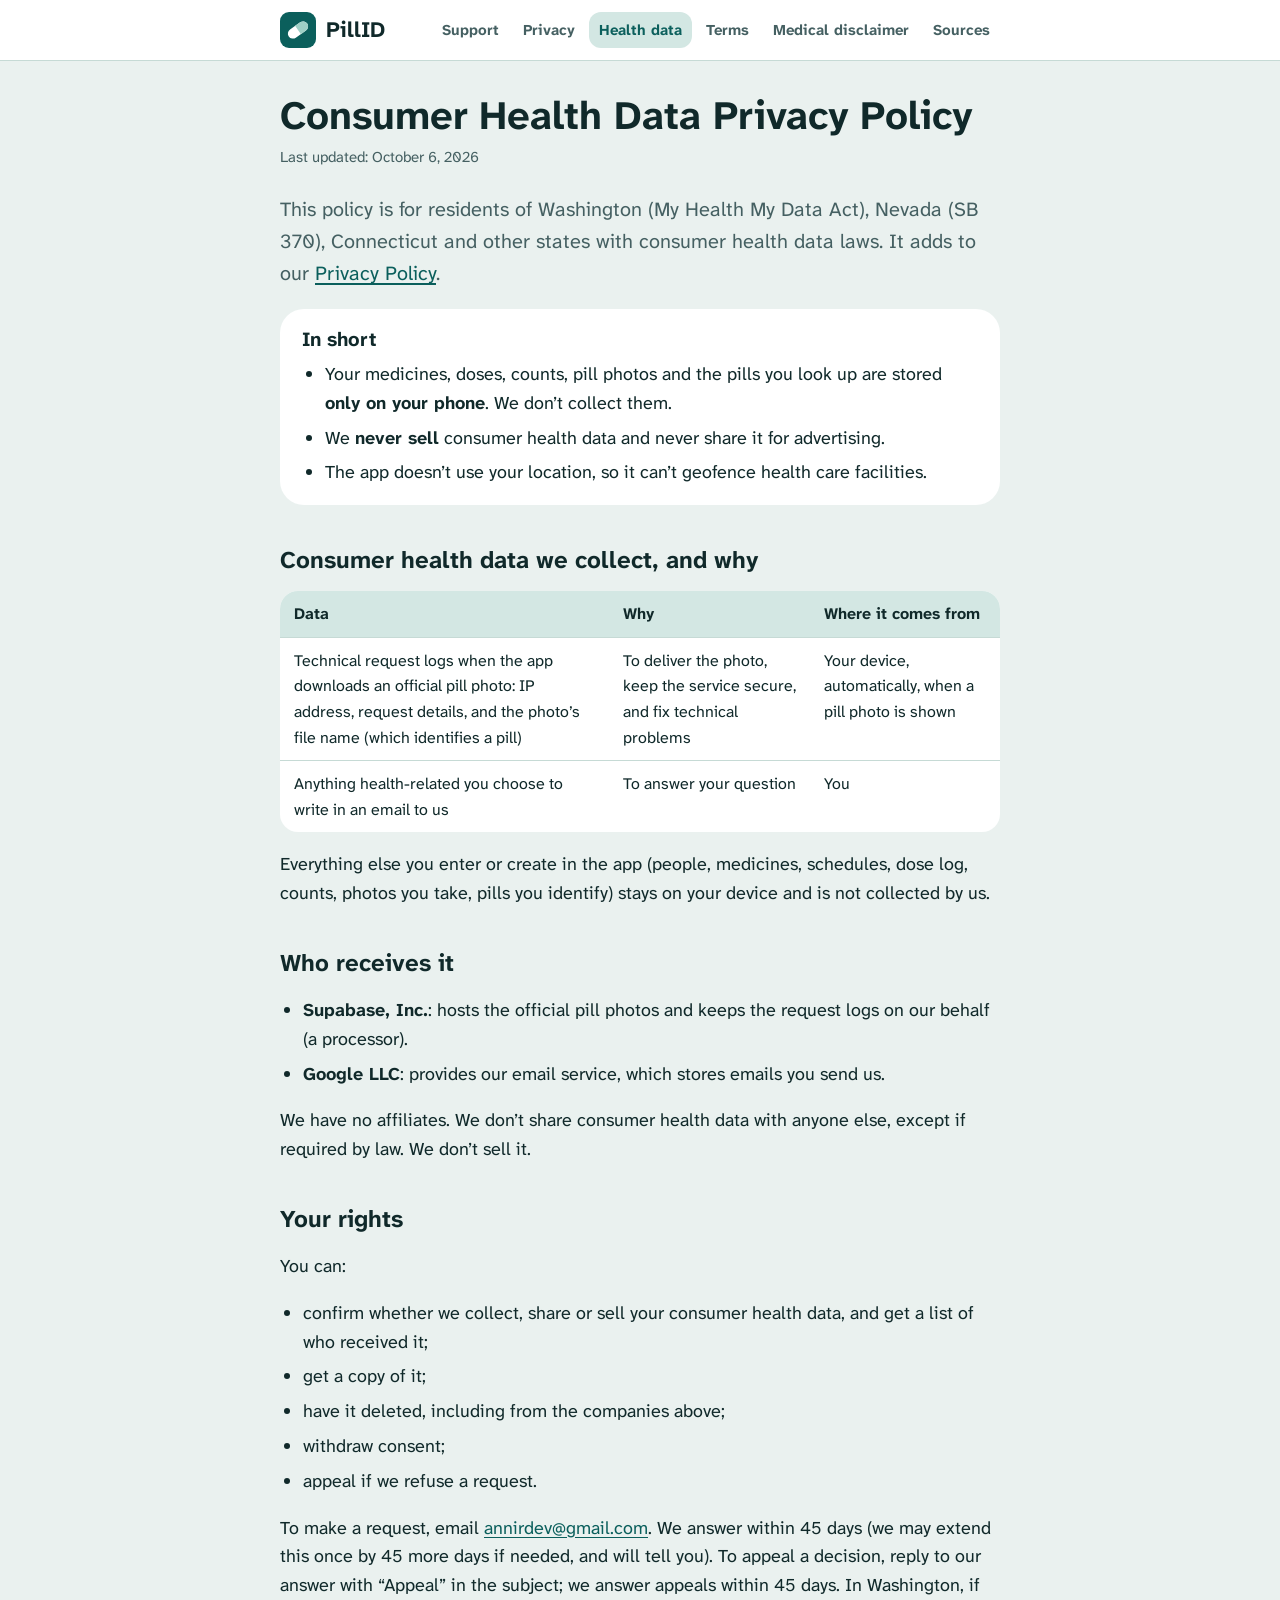
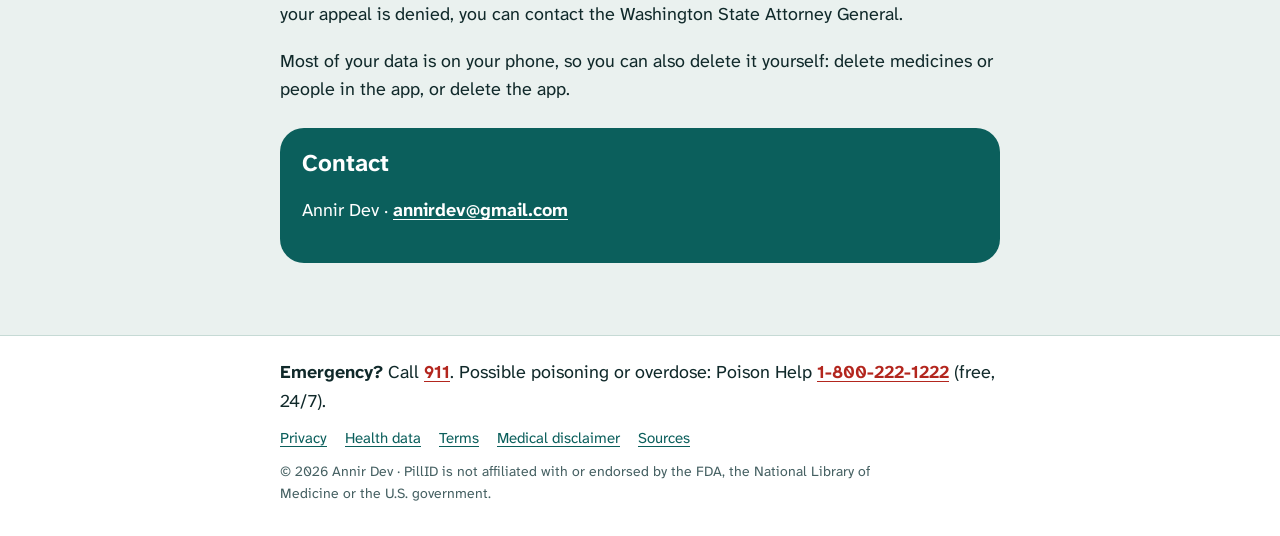
==== health-data.html @ 59fdff57 "Support and legal pages for PillID Co-Authored-By: Claude Opus 5.5 <noreply@anthropic.com>" ====
<!doctype html>
<html lang="en">
<head>
<meta charset="utf-8">
<meta name="viewport" content="width=device-width, initial-scale=1, viewport-fit=cover">
<title>Consumer Health Data Privacy Policy · PillID</title>
<meta name="description" content="What consumer health data PillID handles under Washington, Nevada and Connecticut law: almost none leaves your phone.">
<link rel="stylesheet" href="assets/styles.css">
<link rel="icon" href="assets/icon.svg" type="image/svg+xml">
</head>
<body>
<a class="skip" href="#main">Skip to content</a>
<header class="top">
  <div class="wrap top-row">
    <a class="brand" href="index.html" aria-label="PillID home">
      <img src="assets/icon.svg" alt="" width="36" height="36">
      <span>PillID</span>
    </a>
    <nav aria-label="Pages">
      <a href="index.html">Support</a>
      <a href="privacy.html">Privacy</a>
      <a href="health-data.html" aria-current="page">Health data</a>
      <a href="terms.html">Terms</a>
      <a href="medical-disclaimer.html">Medical disclaimer</a>
      <a href="sources.html">Sources</a>
    </nav>
  </div>
</header>
<main id="main" class="wrap">
<h1>Consumer Health Data Privacy Policy</h1>
<p class="updated">Last updated: October 6, 2026</p>
<p class="lede">This policy is for residents of Washington (My Health My Data Act), Nevada (SB 370), Connecticut and
  other states with consumer health data laws. It adds to our <a href="privacy.html">Privacy Policy</a>.</p>

<div class="summary">
  <h2>In short</h2>
  <ul>
    <li>Your medicines, doses, counts, pill photos and the pills you look up are stored <strong>only on your phone</strong>. We don’t collect them.</li>
    <li>We <strong>never sell</strong> consumer health data and never share it for advertising.</li>
    <li>The app doesn’t use your location, so it can’t geofence health care facilities.</li>
  </ul>
</div>

<h2>Consumer health data we collect, and why</h2>
<div class="table-wrap">
  <table>
    <thead><tr><th>Data</th><th>Why</th><th>Where it comes from</th></tr></thead>
    <tbody>
      <tr>
        <td>Technical request logs when the app downloads an official pill photo: IP address, request details, and the photo’s file name (which identifies a pill)</td>
        <td>To deliver the photo, keep the service secure, and fix technical problems</td>
        <td>Your device, automatically, when a pill photo is shown</td>
      </tr>
      <tr>
        <td>Anything health-related you choose to write in an email to us</td>
        <td>To answer your question</td>
        <td>You</td>
      </tr>
    </tbody>
  </table>
</div>
<p>Everything else you enter or create in the app (people, medicines, schedules, dose log, counts, photos you take,
  pills you identify) stays on your device and is not collected by us.</p>

<h2>Who receives it</h2>
<ul>
  <li><strong>Supabase, Inc.</strong>: hosts the official pill photos and keeps the request logs on our behalf (a processor).</li>
  <li><strong>Google LLC</strong>: provides our email service, which stores emails you send us.</li>
</ul>
<p>We have no affiliates. We don’t share consumer health data with anyone else, except if required by law.
  We don’t sell it.</p>

<h2>Your rights</h2>
<p>You can:</p>
<ul>
  <li>confirm whether we collect, share or sell your consumer health data, and get a list of who received it;</li>
  <li>get a copy of it;</li>
  <li>have it deleted, including from the companies above;</li>
  <li>withdraw consent;</li>
  <li>appeal if we refuse a request.</li>
</ul>
<p>To make a request, email <a href="mailto:annirdev@gmail.com">annirdev@gmail.com</a>. We answer within 45 days (we may extend
  this once by 45 more days if needed, and will tell you). To appeal a decision, reply to our answer with “Appeal”
  in the subject; we answer appeals within 45 days. In Washington, if your appeal is denied, you can contact the
  Washington State Attorney General.</p>
<p>Most of your data is on your phone, so you can also delete it yourself: delete medicines or people in the app,
  or delete the app.</p>

<div class="contact">
  <h2>Contact</h2>
  <p>Annir Dev · <a href="mailto:annirdev@gmail.com">annirdev@gmail.com</a></p>
</div>
</main>
<footer class="foot">
  <div class="wrap foot-row">
    <p class="emergency"><strong>Emergency?</strong> Call <a href="tel:911">911</a>.
      Possible poisoning or overdose: Poison Help <a href="tel:18002221222">1-800-222-1222</a> (free, 24/7).</p>
    <nav aria-label="Legal">
      <a href="privacy.html">Privacy</a>
      <a href="health-data.html" aria-current="page">Health data</a>
      <a href="terms.html">Terms</a>
      <a href="medical-disclaimer.html">Medical disclaimer</a>
      <a href="sources.html">Sources</a>
    </nav>
    <p class="small">© 2026 Annir Dev · PillID is not affiliated with or endorsed by the FDA,
      the National Library of Medicine or the U.S. government.</p>
  </div>
</footer>
</body>
</html>
---- assets/styles.css ----
/* Sea Glass, like the app: calm teal on pale green-grey, Atkinson Hyperlegible Next.
   One reading column; legal text at a comfortable ~68 characters. */
@font-face {
  font-family: "Atkinson Hyperlegible Next";
  src: url("fonts/AtkinsonHyperlegibleNext_400Regular.ttf") format("truetype");
  font-weight: 400;
  font-display: swap;
}
@font-face {
  font-family: "Atkinson Hyperlegible Next";
  src: url("fonts/AtkinsonHyperlegibleNext_700Bold.ttf") format("truetype");
  font-weight: 700;
  font-display: swap;
}

:root {
  --bg: #eaf1ef;
  --surface: #ffffff;
  --tint: #d3e7e3;
  --line: #c6dad5;
  --ink: #10292a;
  --muted: #456062;
  --accent: #0b5f5c;
  --accent-ink: #ffffff;
  --warn-bg: #f7ead2;
  --warn: #7a4f0e;
  --danger: #b3261e;
  --font: "Atkinson Hyperlegible Next", -apple-system, "Segoe UI", Verdana, sans-serif;
  color-scheme: light;
}
@media (prefers-color-scheme: dark) {
  :root {
    --bg: #0d1817;
    --surface: #162523;
    --tint: #1c302d;
    --line: #29403c;
    --ink: #e4efed;
    --muted: #a3bbb7;
    --accent: #5cc2b4;
    --accent-ink: #08201e;
    --warn-bg: #33290f;
    --warn: #e8c27a;
    --danger: #f08b7f;
    color-scheme: dark;
  }
}

* { box-sizing: border-box; }
html { -webkit-text-size-adjust: 100%; }
body {
  margin: 0;
  background: var(--bg);
  color: var(--ink);
  font: 18px/1.6 var(--font);
}
.wrap { max-width: 760px; margin: 0 auto; padding-inline: 20px; }
a { color: var(--accent); text-underline-offset: 3px; }
a:focus-visible { outline: 3px solid var(--accent); outline-offset: 2px; border-radius: 6px; }
.skip { position: absolute; left: -999px; }
.skip:focus { left: 12px; top: 12px; background: var(--surface); padding: 8px 12px; border-radius: 10px; z-index: 2; }

/* Header */
.top { background: var(--surface); border-bottom: 1px solid var(--line); }
.top-row { display: flex; flex-wrap: wrap; align-items: center; justify-content: space-between; gap: 10px 20px; padding-block: 12px; }
.brand { display: flex; align-items: center; gap: 10px; color: var(--ink); text-decoration: none; font-weight: 700; font-size: 22px; }
.top nav { display: flex; flex-wrap: wrap; gap: 4px; }
.top nav a { color: var(--muted); text-decoration: none; font-size: 15px; font-weight: 700; padding: 6px 10px; border-radius: 12px; }
.top nav a:hover { background: var(--tint); color: var(--ink); }
.top nav a[aria-current="page"] { background: var(--tint); color: var(--accent); }

/* Content */
main { padding-block: 32px 48px; }
h1 { font-size: clamp(30px, 6vw, 40px); line-height: 1.15; margin: 0 0 6px; text-wrap: balance; }
h2 { font-size: 24px; line-height: 1.25; margin: 40px 0 8px; text-wrap: balance; }
h3 { font-size: 19px; margin: 24px 0 4px; }
p, li { max-width: 68ch; }
ul, ol { padding-left: 1.3em; }
li + li { margin-top: 6px; }
.updated { color: var(--muted); font-size: 15px; margin: 0 0 24px; }
.lede { font-size: 20px; color: var(--muted); margin-top: 0; }

.summary {
  background: var(--surface);
  border-radius: 24px;
  padding: 18px 22px;
  margin: 20px 0 8px;
}
.summary h2 { margin-top: 0; font-size: 20px; }
.summary ul { margin: 8px 0 0; }

.note { background: var(--tint); border-radius: 20px; padding: 14px 18px; margin: 18px 0; }
.warn { background: var(--warn-bg); color: var(--warn); border-radius: 20px; padding: 14px 18px; margin: 18px 0; }
.warn strong, .warn a { color: inherit; }

.cards { display: grid; grid-template-columns: repeat(auto-fit, minmax(210px, 1fr)); gap: 12px; margin: 20px 0; }
.card { background: var(--surface); border-radius: 22px; padding: 16px 18px; }
.card h3 { margin: 0 0 4px; }
.card p { margin: 0; color: var(--muted); font-size: 16px; }

.contact { background: var(--accent); color: var(--accent-ink); border-radius: 24px; padding: 20px 22px; margin: 24px 0; }
.contact a { color: var(--accent-ink); font-weight: 700; }
.contact h2 { margin: 0 0 6px; }

details { background: var(--surface); border-radius: 18px; padding: 4px 18px; margin: 10px 0; }
summary { cursor: pointer; font-weight: 700; padding: 12px 0; }
summary:focus-visible { outline: 3px solid var(--accent); outline-offset: 2px; border-radius: 6px; }
details[open] { padding-bottom: 12px; }

.table-wrap { overflow-x: auto; background: var(--surface); border-radius: 18px; margin: 16px 0; }
table { border-collapse: collapse; width: 100%; font-size: 16px; }
th, td { text-align: left; padding: 10px 14px; border-bottom: 1px solid var(--line); vertical-align: top; }
th { background: var(--tint); }
tr:last-child td { border-bottom: 0; }
td.num { font-variant-numeric: tabular-nums; white-space: nowrap; }

/* Footer */
.foot { background: var(--surface); border-top: 1px solid var(--line); padding-block: 22px 32px; }
.foot-row { display: grid; gap: 10px; }
.foot nav { display: flex; flex-wrap: wrap; gap: 6px 18px; font-size: 15px; }
.emergency { margin: 0; }
.emergency a { font-weight: 700; color: var(--danger); }
.small { color: var(--muted); font-size: 14px; margin: 0; }

@media (prefers-reduced-motion: reduce) { * { scroll-behavior: auto; } }
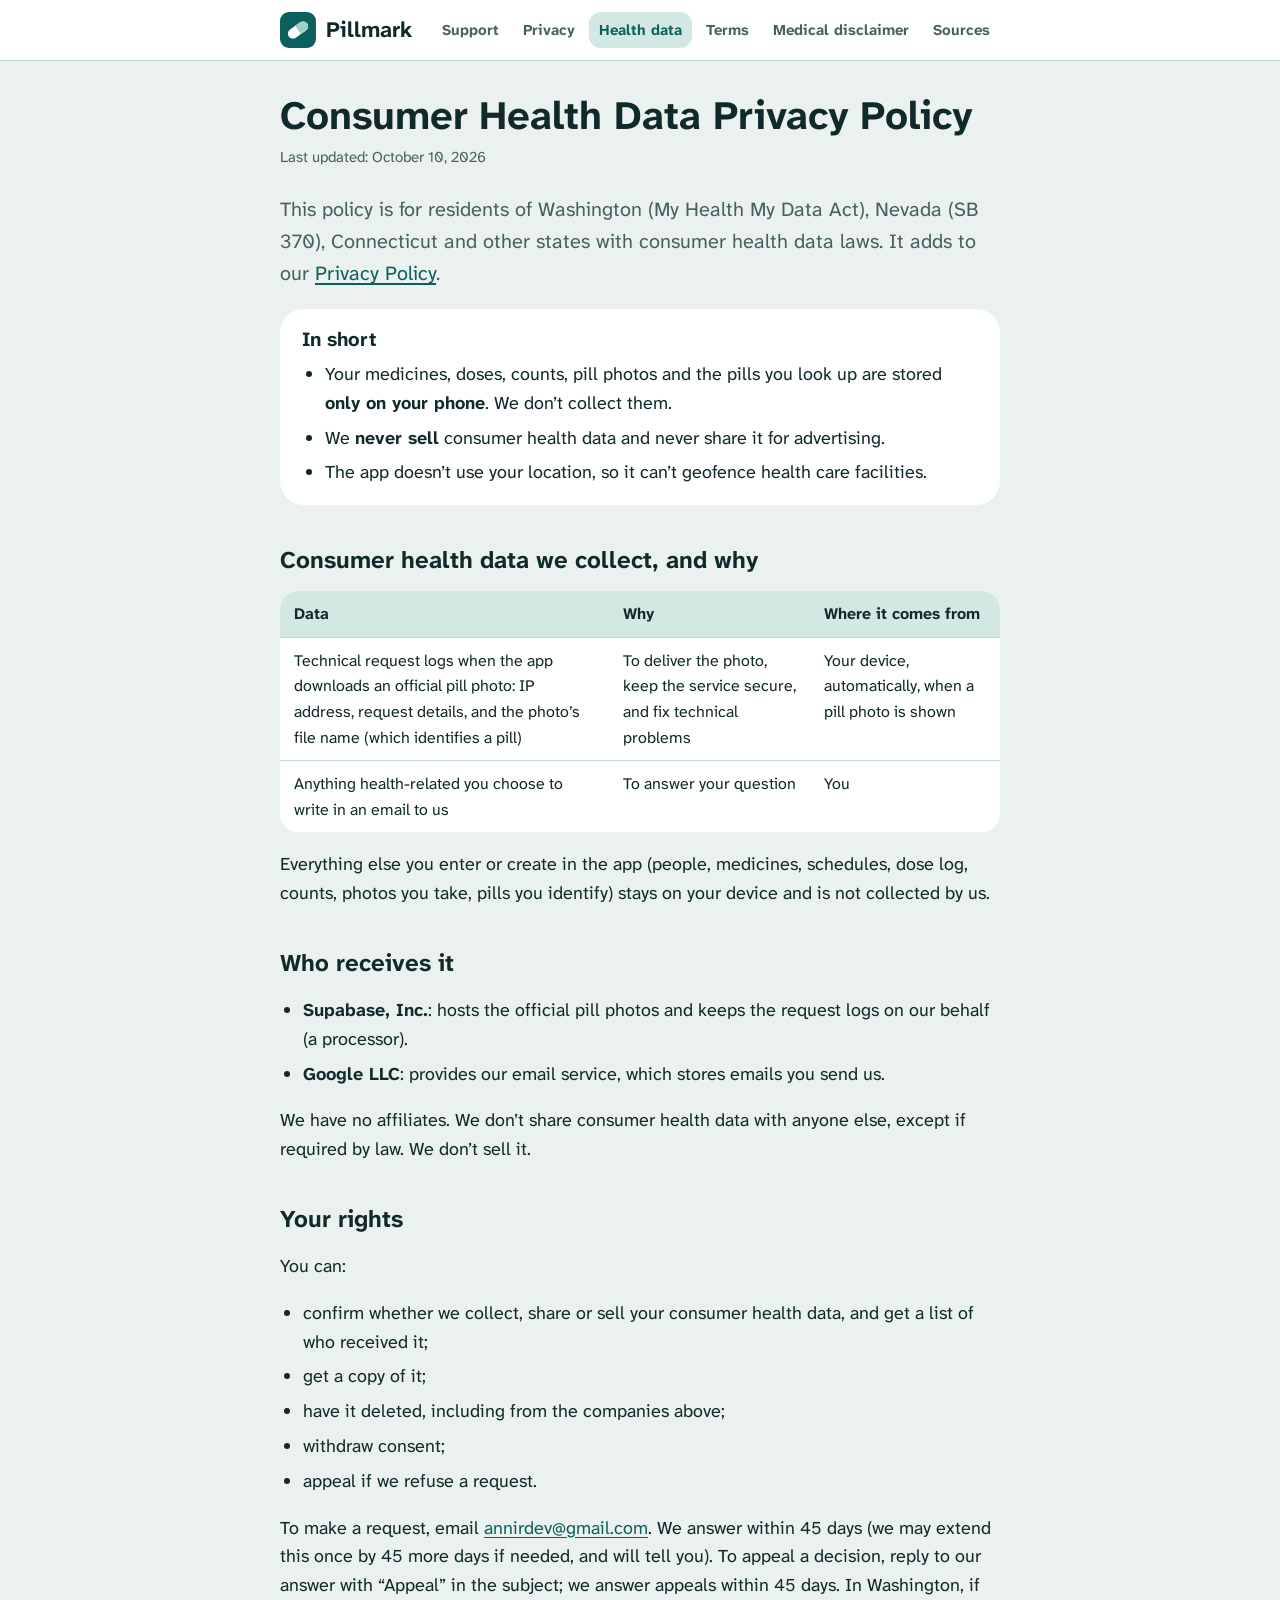
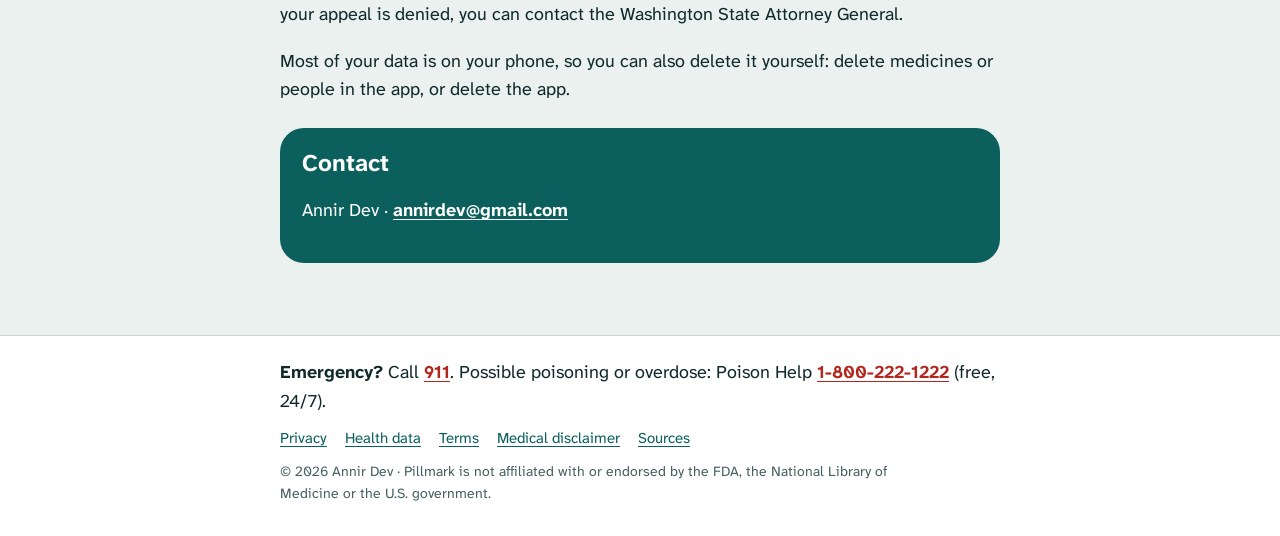
==== commit 9b8c143e: "Rename to Pillmark Co-Authored-By: Claude Opus 5.5 <noreply@anthropic.com>" ====
--- a/health-data.html
+++ b/health-data.html
@@ -3,8 +3,8 @@
 <head>
 <meta charset="utf-8">
 <meta name="viewport" content="width=device-width, initial-scale=1, viewport-fit=cover">
-<title>Consumer Health Data Privacy Policy · PillID</title>
-<meta name="description" content="What consumer health data PillID handles under Washington, Nevada and Connecticut law: almost none leaves your phone.">
+<title>Consumer Health Data Privacy Policy · Pillmark</title>
+<meta name="description" content="What consumer health data Pillmark handles under Washington, Nevada and Connecticut law: almost none leaves your phone.">
 <link rel="stylesheet" href="assets/styles.css">
 <link rel="icon" href="assets/icon.svg" type="image/svg+xml">
 </head>
@@ -12,9 +12,9 @@
 <a class="skip" href="#main">Skip to content</a>
 <header class="top">
   <div class="wrap top-row">
-    <a class="brand" href="index.html" aria-label="PillID home">
+    <a class="brand" href="index.html" aria-label="Pillmark home">
       <img src="assets/icon.svg" alt="" width="36" height="36">
-      <span>PillID</span>
+      <span>Pillmark</span>
     </a>
     <nav aria-label="Pages">
       <a href="index.html">Support</a>
@@ -28,7 +28,7 @@
 </header>
 <main id="main" class="wrap">
 <h1>Consumer Health Data Privacy Policy</h1>
-<p class="updated">Last updated: October 6, 2026</p>
+<p class="updated">Last updated: October 10, 2026</p>
 <p class="lede">This policy is for residents of Washington (My Health My Data Act), Nevada (SB 370), Connecticut and
   other states with consumer health data laws. It adds to our <a href="privacy.html">Privacy Policy</a>.</p>
 
@@ -102,7 +102,7 @@
       <a href="medical-disclaimer.html">Medical disclaimer</a>
       <a href="sources.html">Sources</a>
     </nav>
-    <p class="small">© 2026 Annir Dev · PillID is not affiliated with or endorsed by the FDA,
+    <p class="small">© 2026 Annir Dev · Pillmark is not affiliated with or endorsed by the FDA,
       the National Library of Medicine or the U.S. government.</p>
   </div>
 </footer>
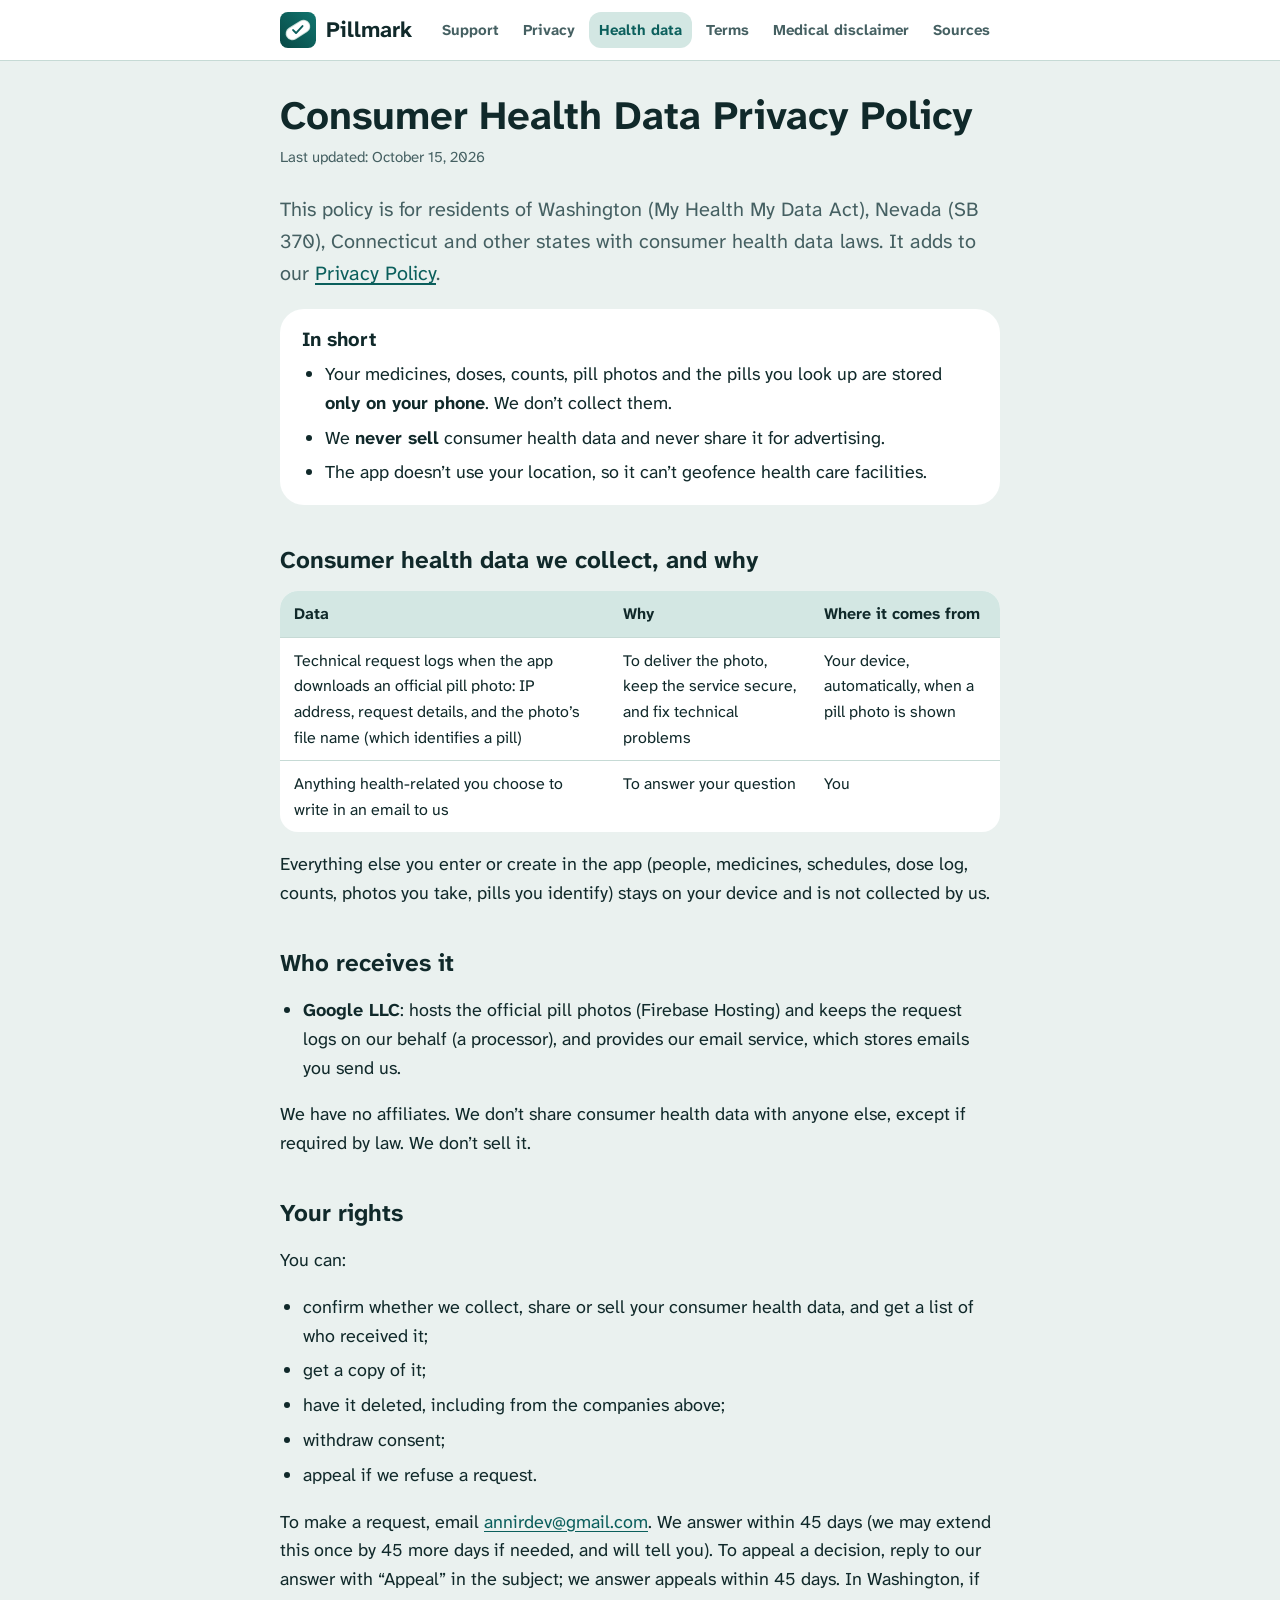
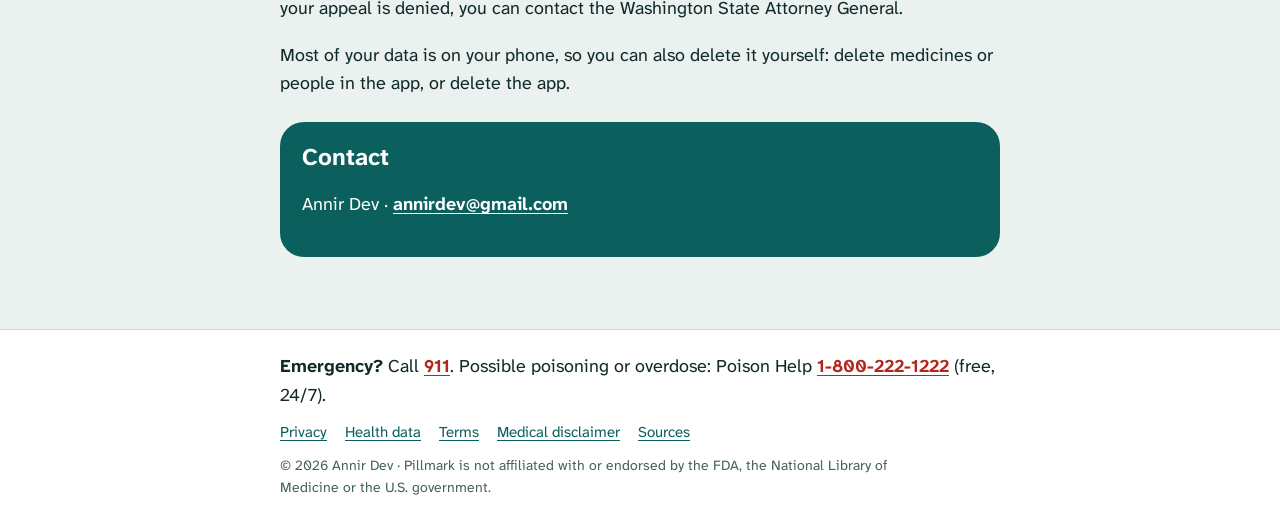
==== commit 2f7a8540: "Pill photos now hosted on Google Firebase Hosting Co-Authored-By: Claude Opus 5.5 <noreply@anthropic" ====
--- a/health-data.html
+++ b/health-data.html
@@ -28,7 +28,7 @@
 </header>
 <main id="main" class="wrap">
 <h1>Consumer Health Data Privacy Policy</h1>
-<p class="updated">Last updated: October 10, 2026</p>
+<p class="updated">Last updated: October 15, 2026</p>
 <p class="lede">This policy is for residents of Washington (My Health My Data Act), Nevada (SB 370), Connecticut and
   other states with consumer health data laws. It adds to our <a href="privacy.html">Privacy Policy</a>.</p>
 
@@ -64,8 +64,8 @@
 
 <h2>Who receives it</h2>
 <ul>
-  <li><strong>Supabase, Inc.</strong>: hosts the official pill photos and keeps the request logs on our behalf (a processor).</li>
-  <li><strong>Google LLC</strong>: provides our email service, which stores emails you send us.</li>
+  <li><strong>Google LLC</strong>: hosts the official pill photos (Firebase Hosting) and keeps the request logs on our
+    behalf (a processor), and provides our email service, which stores emails you send us.</li>
 </ul>
 <p>We have no affiliates. We don’t share consumer health data with anyone else, except if required by law.
   We don’t sell it.</p>
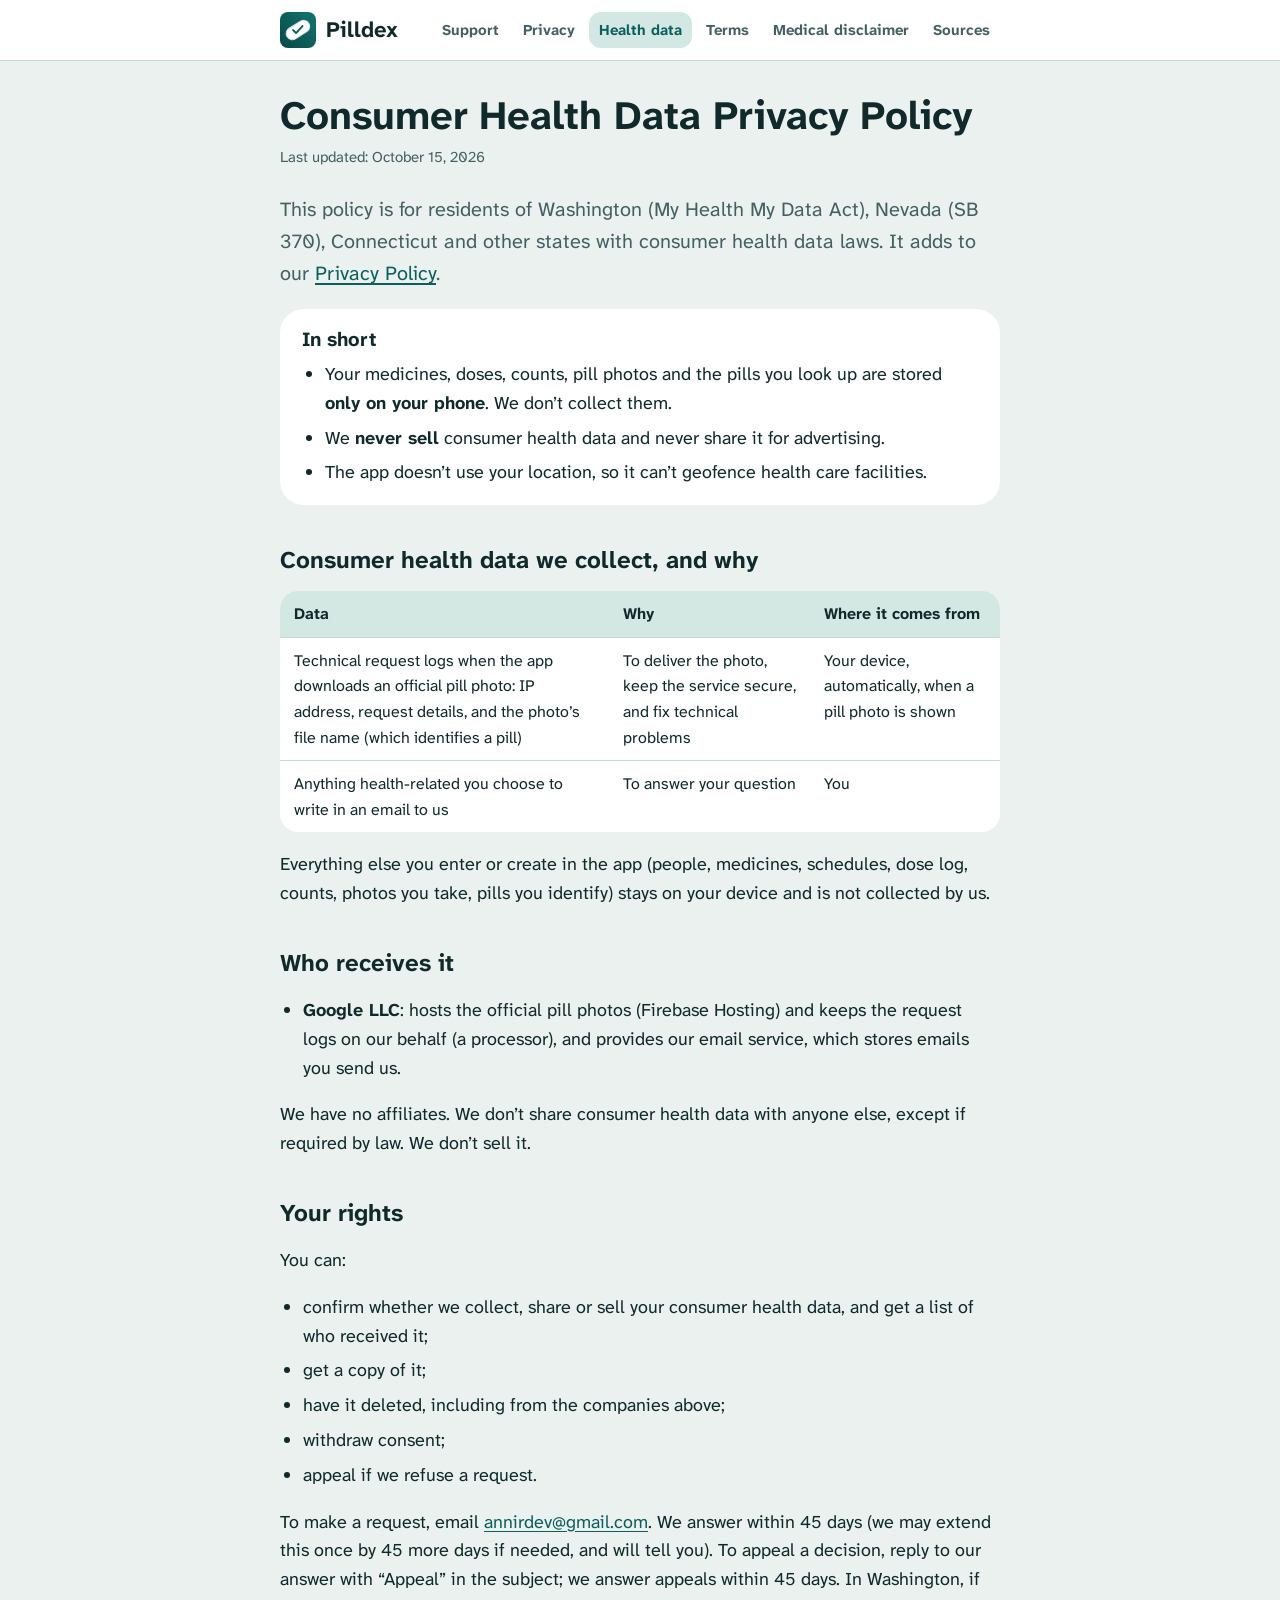
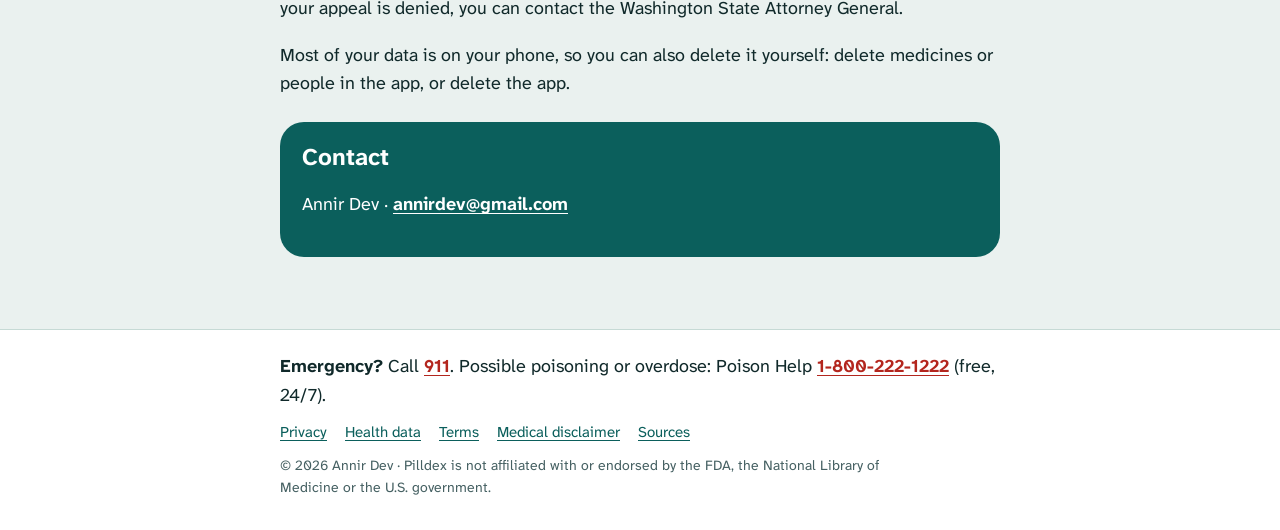
==== commit fe7d04cf: "Rename to Pilldex Co-Authored-By: Claude Opus 5.5 <noreply@anthropic.com>" ====
--- a/health-data.html
+++ b/health-data.html
@@ -3,8 +3,8 @@
 <head>
 <meta charset="utf-8">
 <meta name="viewport" content="width=device-width, initial-scale=1, viewport-fit=cover">
-<title>Consumer Health Data Privacy Policy · Pillmark</title>
-<meta name="description" content="What consumer health data Pillmark handles under Washington, Nevada and Connecticut law: almost none leaves your phone.">
+<title>Consumer Health Data Privacy Policy · Pilldex</title>
+<meta name="description" content="What consumer health data Pilldex handles under Washington, Nevada and Connecticut law: almost none leaves your phone.">
 <link rel="stylesheet" href="assets/styles.css">
 <link rel="icon" href="assets/icon.svg" type="image/svg+xml">
 </head>
@@ -12,9 +12,9 @@
 <a class="skip" href="#main">Skip to content</a>
 <header class="top">
   <div class="wrap top-row">
-    <a class="brand" href="index.html" aria-label="Pillmark home">
+    <a class="brand" href="index.html" aria-label="Pilldex home">
       <img src="assets/icon.svg" alt="" width="36" height="36">
-      <span>Pillmark</span>
+      <span>Pilldex</span>
     </a>
     <nav aria-label="Pages">
       <a href="index.html">Support</a>
@@ -102,7 +102,7 @@
       <a href="medical-disclaimer.html">Medical disclaimer</a>
       <a href="sources.html">Sources</a>
     </nav>
-    <p class="small">© 2026 Annir Dev · Pillmark is not affiliated with or endorsed by the FDA,
+    <p class="small">© 2026 Annir Dev · Pilldex is not affiliated with or endorsed by the FDA,
       the National Library of Medicine or the U.S. government.</p>
   </div>
 </footer>
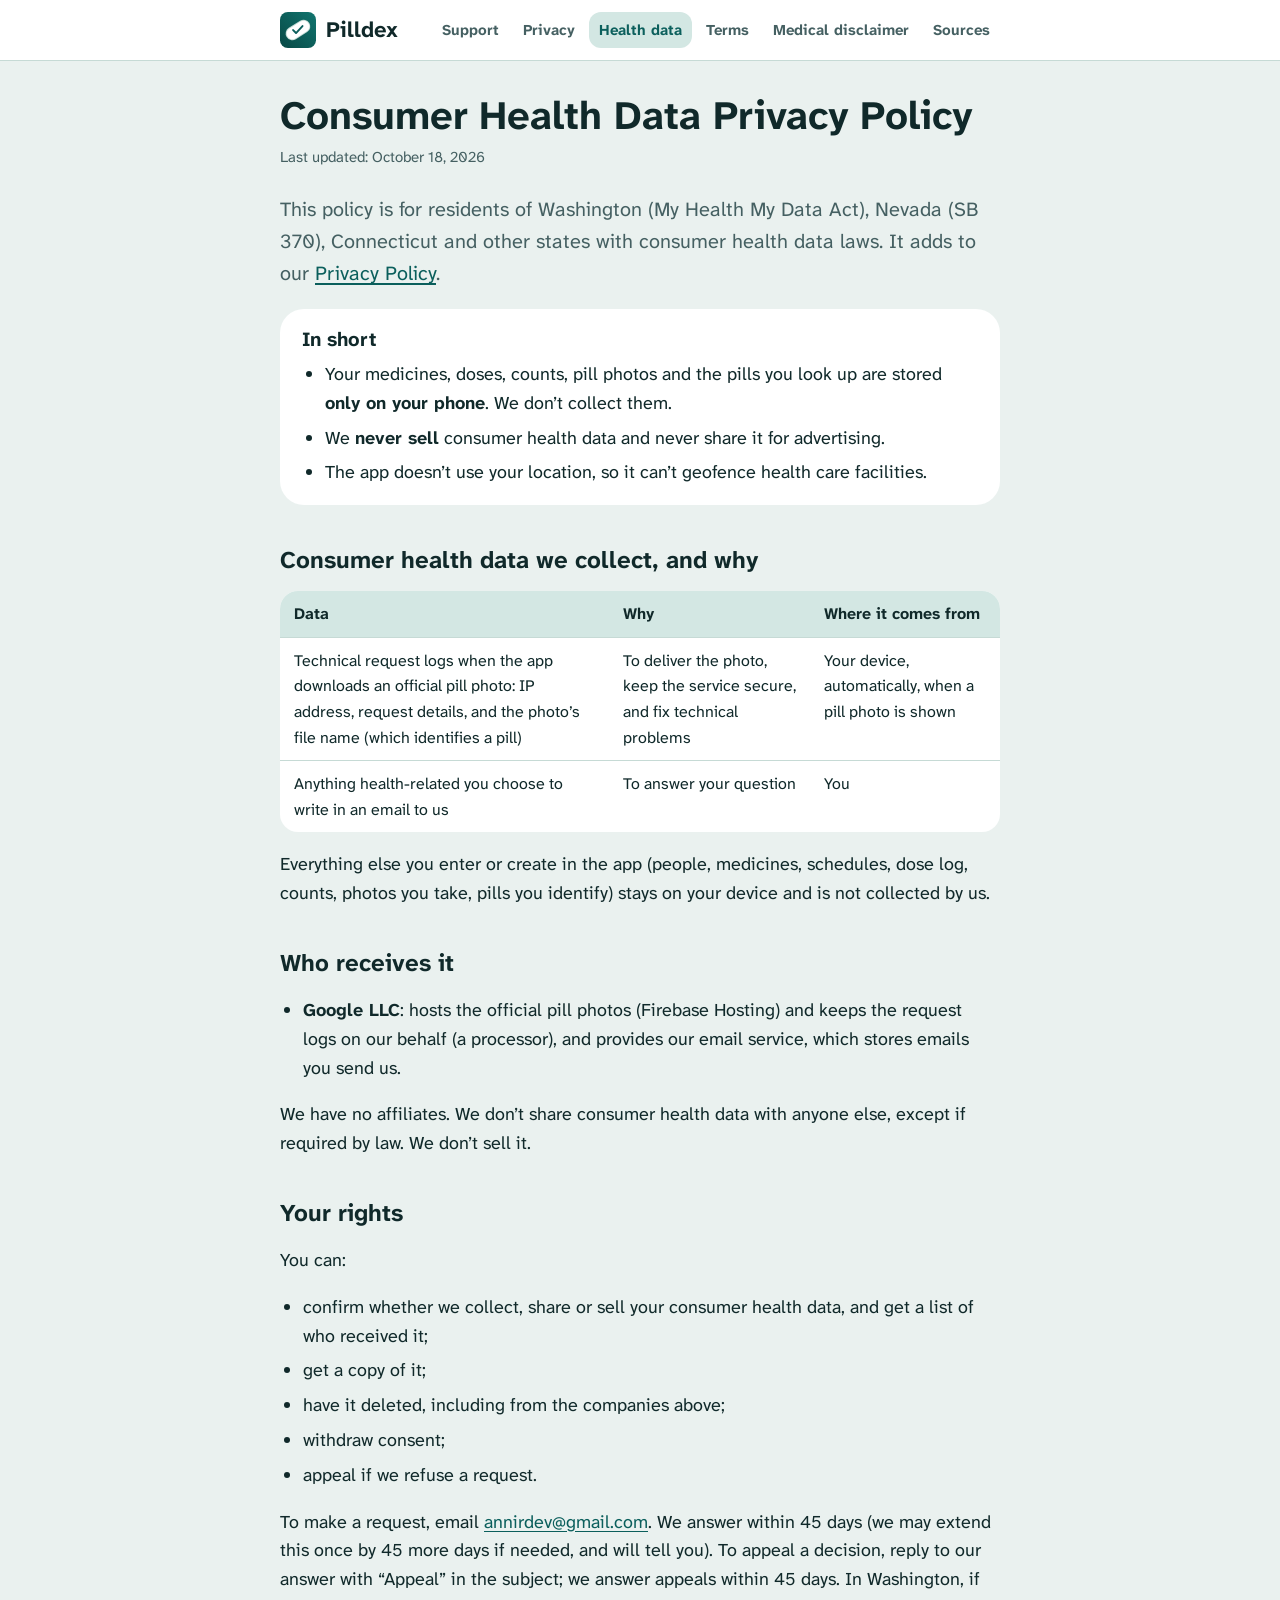
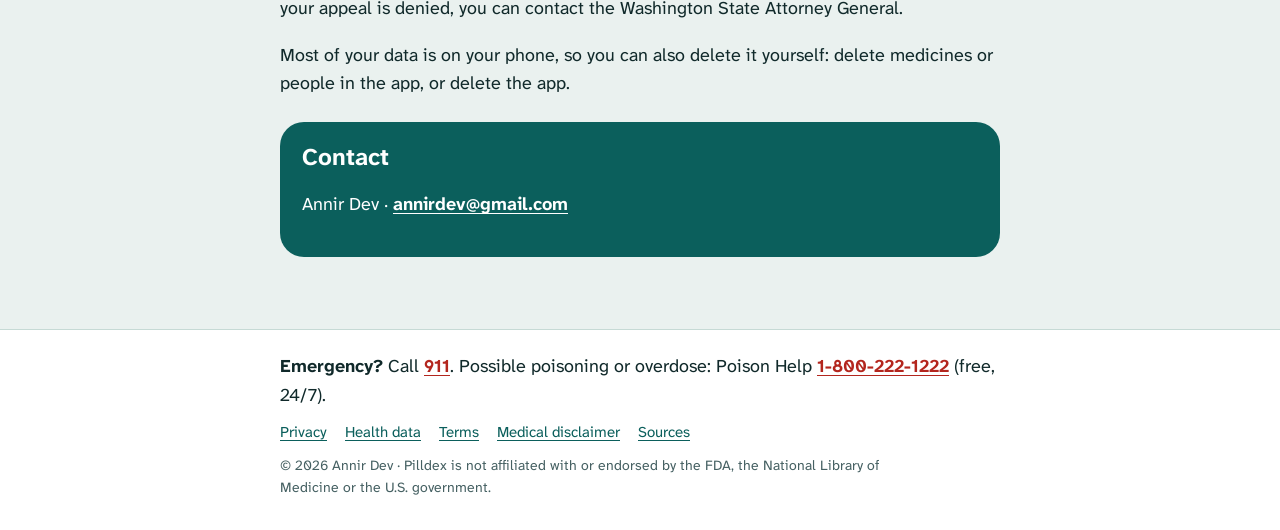
==== commit 67a95758: "7-day free trial model: support, terms and privacy updated Co-Authored-By: Claude Opus 5.5 <noreply@" ====
--- a/health-data.html
+++ b/health-data.html
@@ -28,7 +28,7 @@
 </header>
 <main id="main" class="wrap">
 <h1>Consumer Health Data Privacy Policy</h1>
-<p class="updated">Last updated: October 15, 2026</p>
+<p class="updated">Last updated: October 18, 2026</p>
 <p class="lede">This policy is for residents of Washington (My Health My Data Act), Nevada (SB 370), Connecticut and
   other states with consumer health data laws. It adds to our <a href="privacy.html">Privacy Policy</a>.</p>
 
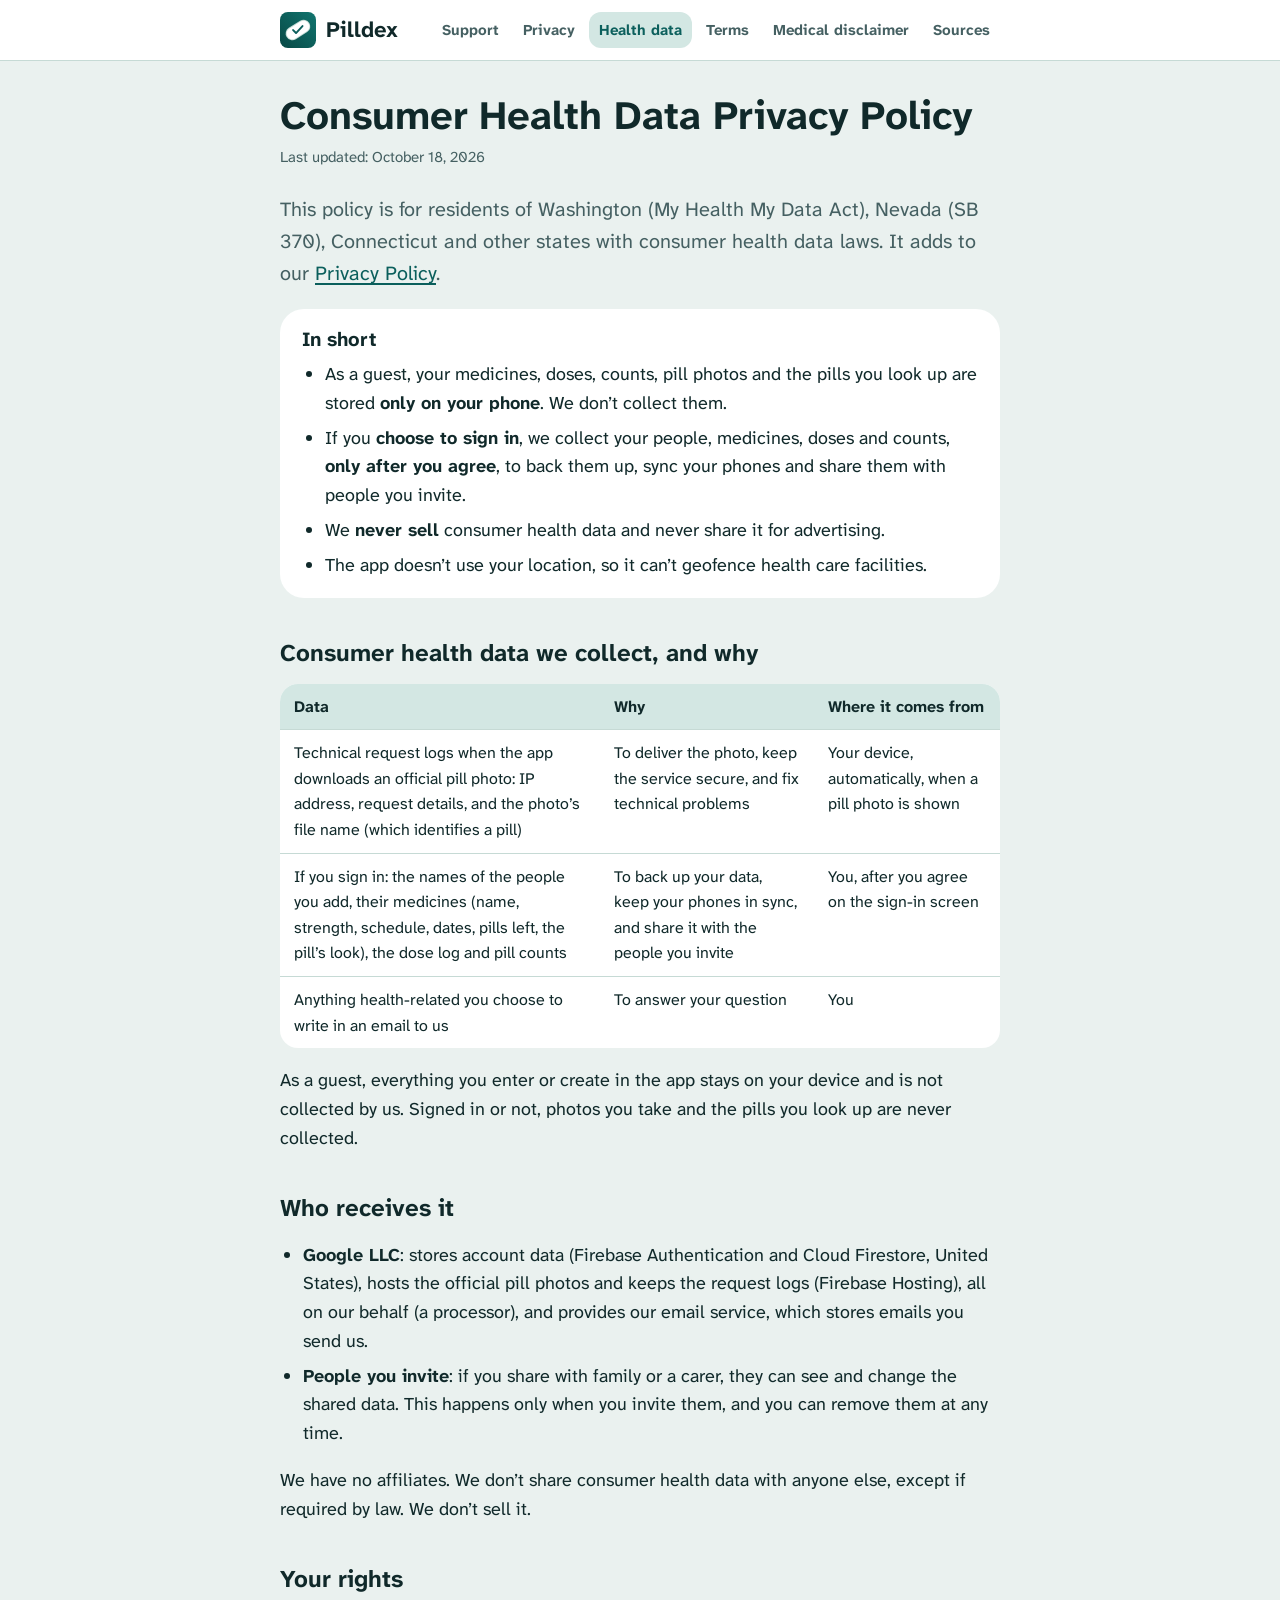
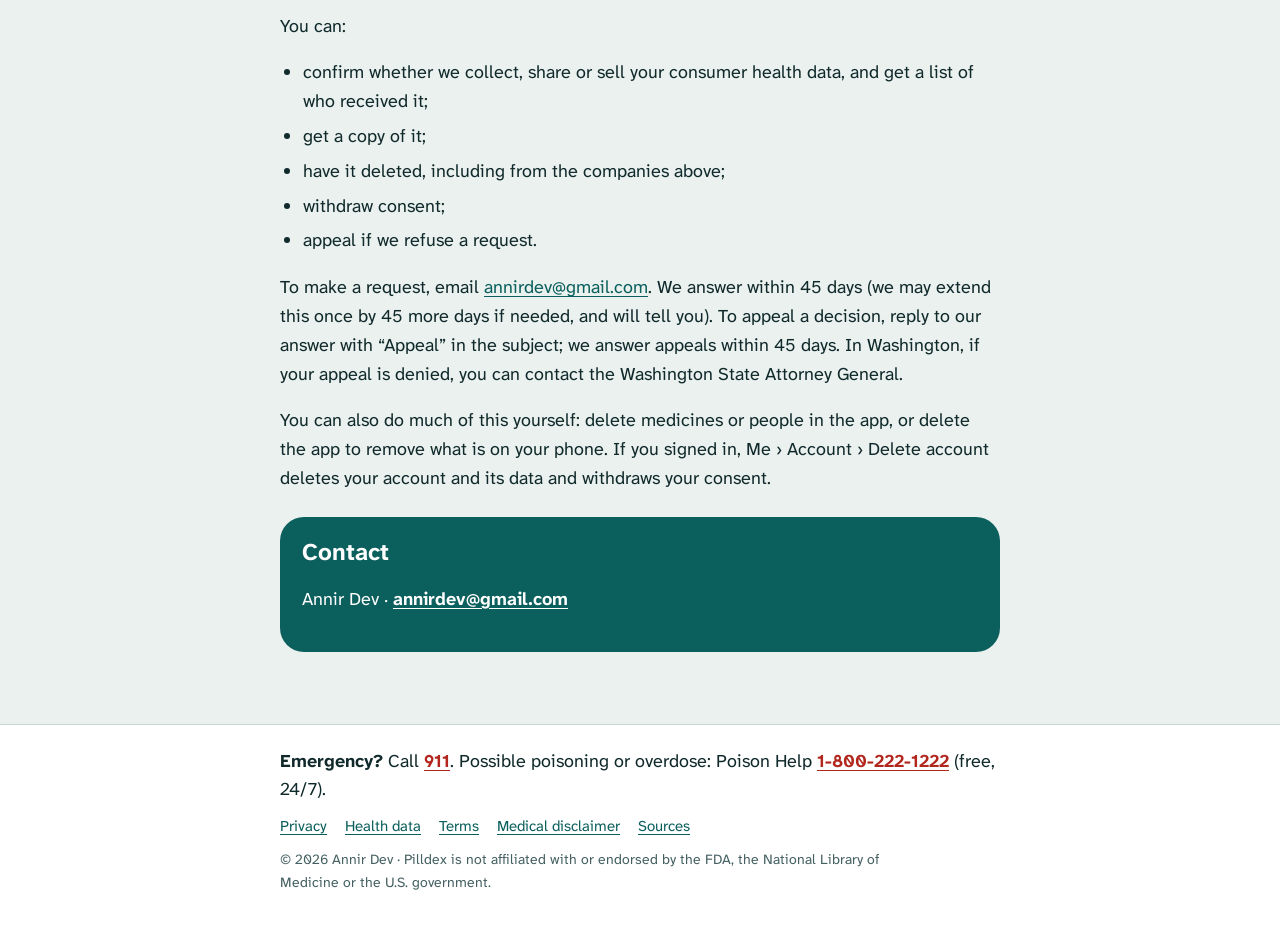
==== commit a0bd8c38: "Optional account: privacy, health data, terms and support updated Co-Authored-By: Claude Opus 5.5 <n" ====
--- a/health-data.html
+++ b/health-data.html
@@ -4,7 +4,7 @@
 <meta charset="utf-8">
 <meta name="viewport" content="width=device-width, initial-scale=1, viewport-fit=cover">
 <title>Consumer Health Data Privacy Policy · Pilldex</title>
-<meta name="description" content="What consumer health data Pilldex handles under Washington, Nevada and Connecticut law: almost none leaves your phone.">
+<meta name="description" content="What consumer health data Pilldex handles under Washington, Nevada and Connecticut law: on your phone by default, in your account only if you sign in.">
 <link rel="stylesheet" href="assets/styles.css">
 <link rel="icon" href="assets/icon.svg" type="image/svg+xml">
 </head>
@@ -35,7 +35,8 @@
 <div class="summary">
   <h2>In short</h2>
   <ul>
-    <li>Your medicines, doses, counts, pill photos and the pills you look up are stored <strong>only on your phone</strong>. We don’t collect them.</li>
+    <li>As a guest, your medicines, doses, counts, pill photos and the pills you look up are stored <strong>only on your phone</strong>. We don’t collect them.</li>
+    <li>If you <strong>choose to sign in</strong>, we collect your people, medicines, doses and counts, <strong>only after you agree</strong>, to back them up, sync your phones and share them with people you invite.</li>
     <li>We <strong>never sell</strong> consumer health data and never share it for advertising.</li>
     <li>The app doesn’t use your location, so it can’t geofence health care facilities.</li>
   </ul>
@@ -52,6 +53,12 @@
         <td>Your device, automatically, when a pill photo is shown</td>
       </tr>
       <tr>
+        <td>If you sign in: the names of the people you add, their medicines (name, strength, schedule, dates, pills left,
+          the pill’s look), the dose log and pill counts</td>
+        <td>To back up your data, keep your phones in sync, and share it with the people you invite</td>
+        <td>You, after you agree on the sign-in screen</td>
+      </tr>
+      <tr>
         <td>Anything health-related you choose to write in an email to us</td>
         <td>To answer your question</td>
         <td>You</td>
@@ -59,13 +66,16 @@
     </tbody>
   </table>
 </div>
-<p>Everything else you enter or create in the app (people, medicines, schedules, dose log, counts, photos you take,
-  pills you identify) stays on your device and is not collected by us.</p>
+<p>As a guest, everything you enter or create in the app stays on your device and is not collected by us. Signed in or
+  not, photos you take and the pills you look up are never collected.</p>
 
 <h2>Who receives it</h2>
 <ul>
-  <li><strong>Google LLC</strong>: hosts the official pill photos (Firebase Hosting) and keeps the request logs on our
-    behalf (a processor), and provides our email service, which stores emails you send us.</li>
+  <li><strong>Google LLC</strong>: stores account data (Firebase Authentication and Cloud Firestore, United States),
+    hosts the official pill photos and keeps the request logs (Firebase Hosting), all on our behalf (a processor), and
+    provides our email service, which stores emails you send us.</li>
+  <li><strong>People you invite</strong>: if you share with family or a carer, they can see and change the shared data.
+    This happens only when you invite them, and you can remove them at any time.</li>
 </ul>
 <p>We have no affiliates. We don’t share consumer health data with anyone else, except if required by law.
   We don’t sell it.</p>
@@ -83,8 +93,9 @@
   this once by 45 more days if needed, and will tell you). To appeal a decision, reply to our answer with “Appeal”
   in the subject; we answer appeals within 45 days. In Washington, if your appeal is denied, you can contact the
   Washington State Attorney General.</p>
-<p>Most of your data is on your phone, so you can also delete it yourself: delete medicines or people in the app,
-  or delete the app.</p>
+<p>You can also do much of this yourself: delete medicines or people in the app, or delete the app to remove what is on
+  your phone. If you signed in, Me › Account › Delete account deletes your account and its data and withdraws your
+  consent.</p>
 
 <div class="contact">
   <h2>Contact</h2>
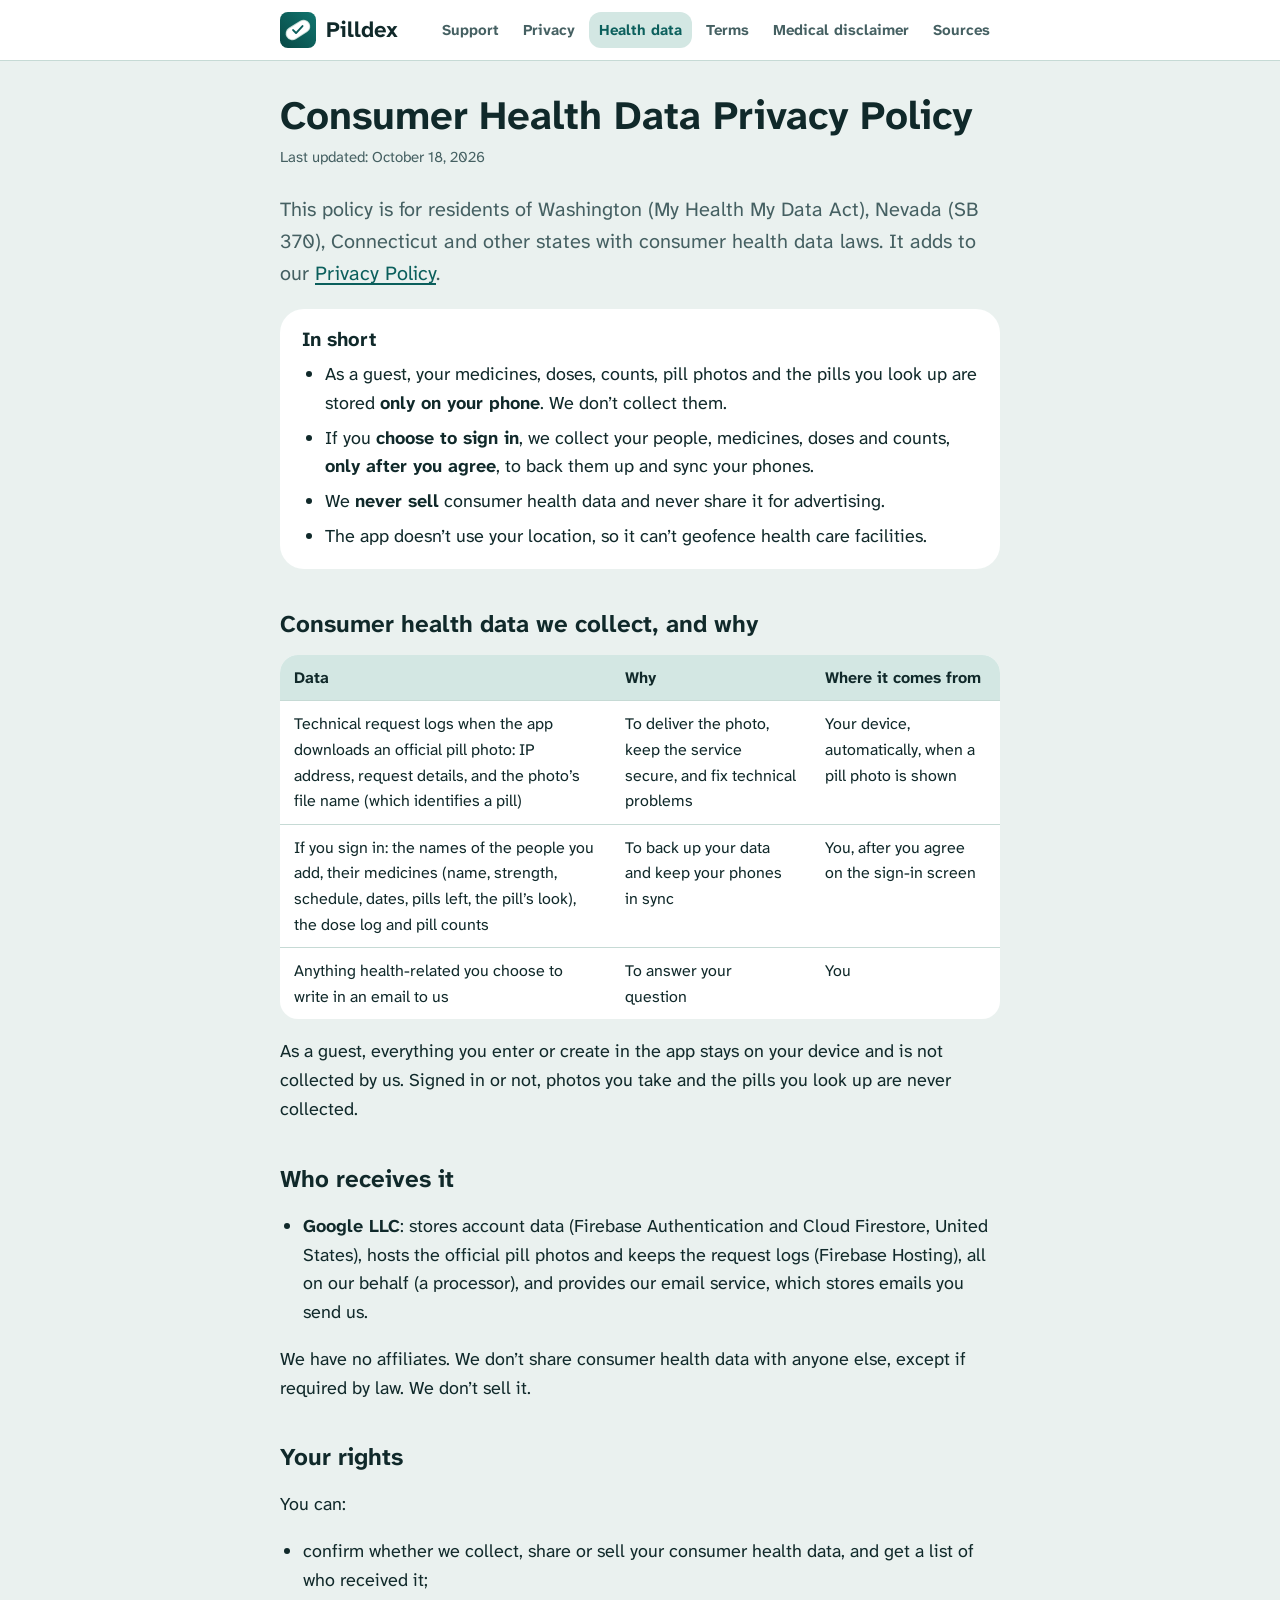
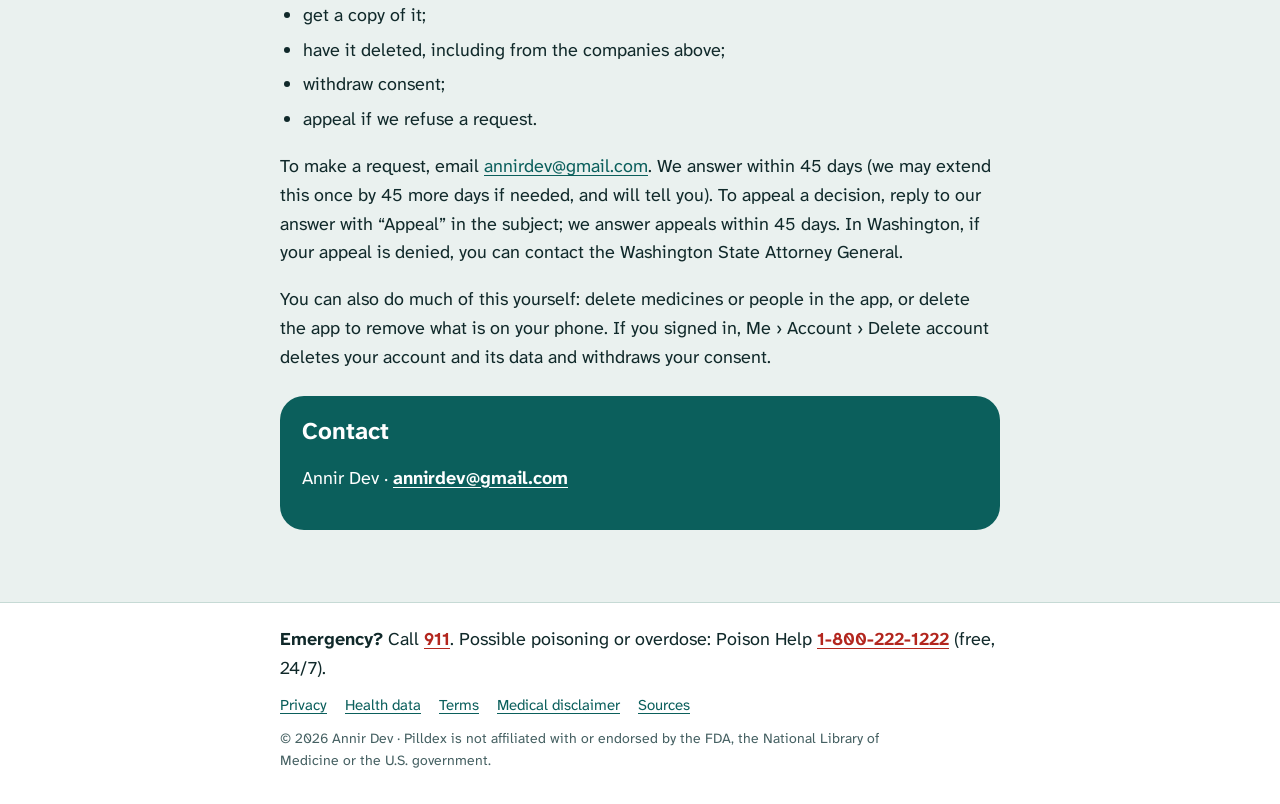
==== commit 2addd9ce: "Remove family sharing: account is backup and sync only Co-Authored-By: Claude Opus 5.5 <noreply@anth" ====
--- a/health-data.html
+++ b/health-data.html
@@ -36,7 +36,7 @@
   <h2>In short</h2>
   <ul>
     <li>As a guest, your medicines, doses, counts, pill photos and the pills you look up are stored <strong>only on your phone</strong>. We don’t collect them.</li>
-    <li>If you <strong>choose to sign in</strong>, we collect your people, medicines, doses and counts, <strong>only after you agree</strong>, to back them up, sync your phones and share them with people you invite.</li>
+    <li>If you <strong>choose to sign in</strong>, we collect your people, medicines, doses and counts, <strong>only after you agree</strong>, to back them up and sync your phones.</li>
     <li>We <strong>never sell</strong> consumer health data and never share it for advertising.</li>
     <li>The app doesn’t use your location, so it can’t geofence health care facilities.</li>
   </ul>
@@ -55,7 +55,7 @@
       <tr>
         <td>If you sign in: the names of the people you add, their medicines (name, strength, schedule, dates, pills left,
           the pill’s look), the dose log and pill counts</td>
-        <td>To back up your data, keep your phones in sync, and share it with the people you invite</td>
+        <td>To back up your data and keep your phones in sync</td>
         <td>You, after you agree on the sign-in screen</td>
       </tr>
       <tr>
@@ -74,8 +74,6 @@
   <li><strong>Google LLC</strong>: stores account data (Firebase Authentication and Cloud Firestore, United States),
     hosts the official pill photos and keeps the request logs (Firebase Hosting), all on our behalf (a processor), and
     provides our email service, which stores emails you send us.</li>
-  <li><strong>People you invite</strong>: if you share with family or a carer, they can see and change the shared data.
-    This happens only when you invite them, and you can remove them at any time.</li>
 </ul>
 <p>We have no affiliates. We don’t share consumer health data with anyone else, except if required by law.
   We don’t sell it.</p>
